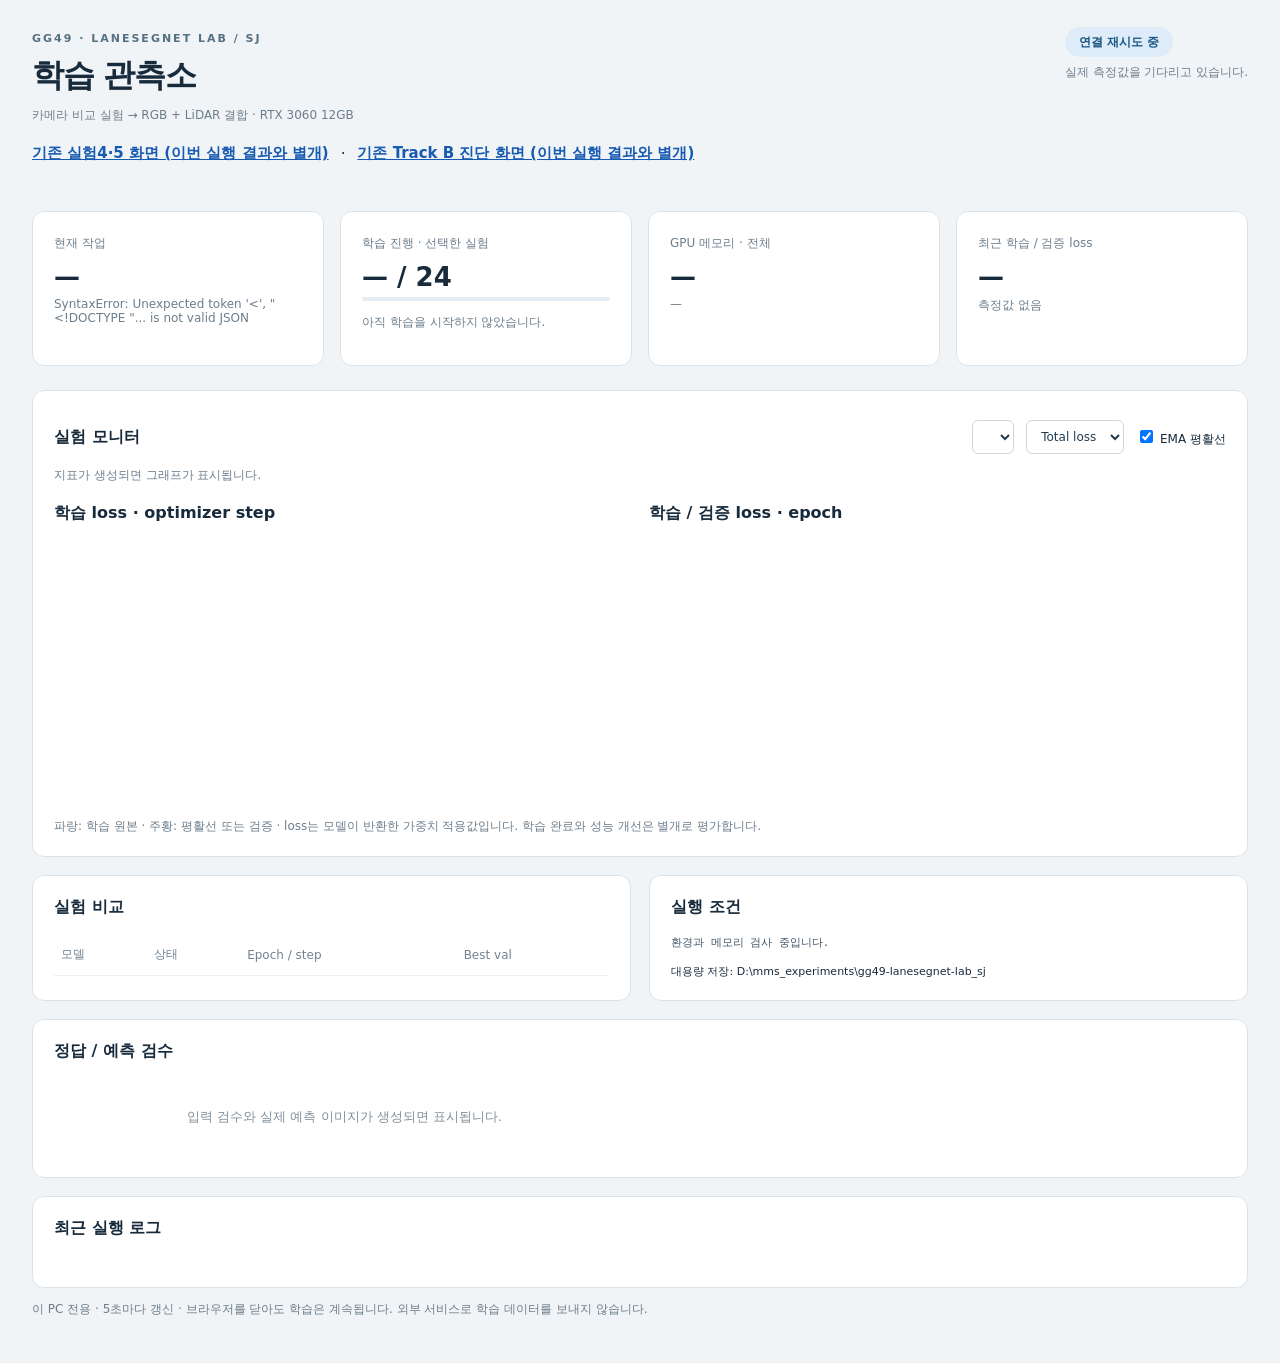
==== dashboard/index.html @ 8185bdbb "Add Windows WSL Track B training pipeline and live dashboard" ====
<!doctype html><html lang="ko"><meta charset="utf-8"><meta name="viewport" content="width=device-width,initial-scale=1"><title>GG49 · 학습 관측소</title><style>
:root{font-family:system-ui,"Malgun Gothic",sans-serif;color:#182b3c;background:#f1f4f6;font-size:15px}*{box-sizing:border-box}body{margin:0}main{max-width:1420px;margin:auto;padding:32px}header{display:flex;justify-content:space-between;gap:20px;align-items:start}h1{font-size:32px;letter-spacing:-1.3px;margin:9px 0}h2{font-size:16px;margin:0 0 16px}p{line-height:1.6}.eyebrow{letter-spacing:2px;font-size:11px;color:#557083;font-weight:700}.muted{color:#6c7e8c;font-size:12px}.pill{border-radius:30px;padding:8px 14px;background:#deebf8;color:#185582;font-size:12px;font-weight:700}.grid{display:grid;grid-template-columns:repeat(4,1fr);gap:16px;margin:24px 0}.card,.panel{background:#fff;border:1px solid #dce3e8;border-radius:12px;padding:21px}.card span{font-size:12px;color:#6c7e8c}.value{font-size:26px;font-weight:650;margin:10px 0 5px}.columns{display:grid;grid-template-columns:1fr 1fr;gap:18px;margin:18px 0}.panel.wide{margin-top:18px}.stages{display:flex;gap:8px;flex-wrap:wrap;margin:24px 0}.stage{padding:7px 11px;border:1px solid #d9e2e9;border-radius:6px;font-size:12px;background:white}.stage.done{background:#e9f6ee;color:#247448}.stage.active{background:#e4effe;color:#175ab1;border-color:#8cb4e9}.error{color:#b03f30}svg{width:100%;height:260px;display:block}select,button{border:1px solid #cbd6df;border-radius:6px;padding:8px 10px;background:white;color:#243c50;font:inherit;font-size:12px}label{font-size:12px}pre{font:11px/1.65 ui-monospace,monospace;max-height:270px;overflow:auto;color:#415567;white-space:pre-wrap}table{width:100%;border-collapse:collapse;font-size:12px}th,td{text-align:left;border-bottom:1px solid #edf0f3;padding:12px 7px}th{color:#718290;font-weight:500}.preview{display:grid;grid-template-columns:1fr 1fr;gap:10px}.preview img{max-width:100%;border:1px solid #dce3e8;border-radius:6px}.empty{color:#81909b;font-size:13px;padding:30px 15px;text-align:center}.tools{display:flex;gap:12px;align-items:center;flex-wrap:wrap;margin:8px 0}.bar{height:4px;background:#e6edf2;border-radius:3px;overflow:hidden}.bar i{height:100%;background:#2879c8;display:block;transition:width 1s}.storage{font-size:11px;word-break:break-all}@media(max-width:800px){main{padding:16px}.grid{grid-template-columns:1fr 1fr}.columns{grid-template-columns:1fr}header{display:block}.preview{grid-template-columns:1fr}}
</style><main><header><div><div class="eyebrow">GG49 · LANESEGNET LAB / SJ</div><h1>학습 관측소</h1><div class="muted">카메라 비교 실험 → RGB + LiDAR 결합 · RTX 3060 12GB</div></div><div><span class="pill" id="state">연결 중</span><p class="muted" id="updated">실제 측정값을 기다리고 있습니다.</p></div></header><div class="tools" style="margin-top:20px"><a href="/experiments" style="font-weight:700;color:#175ab1">기존 실험4·5 화면 (이번 실행 결과와 별개)</a> · <a href="/diagnostics" style="font-weight:700;color:#175ab1">기존 Track B 진단 화면 (이번 실행 결과와 별개)</a></div><div class="stages" id="stages"></div><div class="grid"><div class="card"><span>현재 작업</span><div class="value" id="phase">—</div><div class="muted" id="message"></div></div><div class="card"><span>학습 진행 · 선택한 실험</span><div class="value" id="epoch">— / 24</div><div class="bar"><i id="progress" style="width:0"></i></div><p class="muted" id="step">아직 학습을 시작하지 않았습니다.</p></div><div class="card"><span>GPU 메모리 · 전체</span><div class="value" id="memory">—</div><div class="muted" id="gpu">—</div></div><div class="card"><span>최근 학습 / 검증 loss</span><div class="value" id="loss">—</div><div class="muted" id="val">측정값 없음</div></div></div><div class="panel"><div class="tools"><h2 style="margin:0;flex:1">실험 모니터</h2><select id="run"></select><select id="component"><option value="total">Total loss</option></select><label><input type="checkbox" id="smooth" checked> EMA 평활선</label></div><p class="muted" id="runinfo">지표가 생성되면 그래프가 표시됩니다.</p><div class="columns"><div><h2>학습 loss · optimizer step</h2><svg id="train" viewBox="0 0 600 260"></svg></div><div><h2>학습 / 검증 loss · epoch</h2><svg id="validation" viewBox="0 0 600 260"></svg></div></div><div class="muted">파랑: 학습 원본 · 주황: 평활선 또는 검증 · loss는 모델이 반환한 가중치 적용값입니다. 학습 완료와 성능 개선은 별개로 평가합니다.</div></div><div class="columns"><div class="panel"><h2>실험 비교</h2><table><thead><tr><th>모델</th><th>상태</th><th>Epoch / step</th><th>Best val</th></tr></thead><tbody id="runs"></tbody></table></div><div class="panel"><h2>실행 조건</h2><pre id="settings">환경과 메모리 검사 중입니다.</pre><div class="storage">대용량 저장: D:\mms_experiments\gg49-lanesegnet-lab_sj</div></div></div><div class="panel wide"><h2>정답 / 예측 검수</h2><div class="preview" id="preview"><div class="empty">입력 검수와 실제 예측 이미지가 생성되면 표시됩니다.</div></div></div><div class="panel wide"><h2>최근 실행 로그</h2><pre id="logs"></pre></div><div class="panel wide" id="completion" hidden><h2>최종 비교 결과</h2><p><a href="/files/reports/LOCAL_TRAINING_RESULTS.md">완료 보고서</a> · <a href="/files/reports/experiment-comparison.json">정량 결과 JSON</a></p><img id="comparison-img" style="max-width:100%" alt="두 모델의 실제 held-out 평가 비교"></div><p class="muted">이 PC 전용 · 5초마다 갱신 · 브라우저를 닫아도 학습은 계속됩니다. 외부 서비스로 학습 데이터를 보내지 않습니다.</p></main><script>
const $=x=>document.getElementById(x), stages=[['environment','환경'],['data','데이터'],['gt','최종 정답'],['qa','투영 검수'],['model','모델 연결'],['tune','메모리 검사'],['pilot','짧은 학습'],['camera','영상 모델 학습'],['fusion','결합 모델 학습'],['export','SHP 변환·검증'],['evaluation','결과 비교'],['done','완료']];let allRuns=[],data=[],selected='',following=true;
const stateName=x=>({running:'실행 중',validating:'검증 중',completed:'완료',failed:'실패',interrupted:'중단'}[x]??x);
function chart(id,series){let s=$(id),valid=series.filter(a=>a.pts.length);s.replaceChildren();if(!valid.length){s.innerHTML='<text x="300" y="125" text-anchor="middle" fill="#8394a0" font-size="13">아직 측정값이 없습니다</text>';return}let points=valid.flatMap(a=>a.pts),xs=points.map(a=>a[0]),ys=points.map(a=>a[1]),xmin=Math.min(...xs),xmax=Math.max(...xs),ymin=Math.min(...ys),ymax=Math.max(...ys);if(xmin===xmax)xmax++;if(ymin===ymax)ymax=ymin+1;let pad=(ymax-ymin)*.08;ymax+=pad;ymin=ymin>=0?Math.max(0,ymin-pad):ymin-pad;const X=x=>52+(x-xmin)/(xmax-xmin)*530,Y=y=>226-(y-ymin)/(ymax-ymin)*205;for(let i=0;i<5;i++){let y=ymin+(ymax-ymin)*i/4;s.innerHTML+=`<line x1="52" x2="582" y1="${Y(y)}" y2="${Y(y)}" stroke="#e9eef2"/><text x="45" y="${Y(y)+4}" text-anchor="end" fill="#8797a4" font-size="10">${y.toFixed(2)}</text>`}s.innerHTML+=`<text x="52" y="250" fill="#8797a4" font-size="10">${xmin.toFixed(0)}</text><text x="582" y="250" text-anchor="end" fill="#8797a4" font-size="10">${xmax.toFixed(0)}</text>`;for(const a of valid){let poly=a.pts.map(p=>`${X(p[0])},${Y(p[1])}`).join(' ');s.innerHTML+=`<polyline points="${poly}" fill="none" stroke="${a.color}" stroke-width="1.6"/>`;if(a.pts.length<30)for(const p of a.pts)s.innerHTML+=`<circle cx="${X(p[0])}" cy="${Y(p[1])}" r="2" fill="${a.color}"/>`}}
function plots(){let key=$('component').value,get=r=>key==='total'?r.total:r.losses?.[key],steps=data.filter(r=>r.kind==='step'&&Number.isFinite(get(r))),epochs=data.filter(r=>r.kind==='epoch'),series=[{color:'#377ec0',pts:steps.map(r=>[r.step,get(r)])}];if($('smooth').checked){let e;series.push({color:'#d98923',pts:steps.map(r=>{e=e===undefined?get(r):.9*e+.1*get(r);return[r.step,e]})})}chart('train',series);chart('validation',[{color:'#377ec0',pts:epochs.filter(r=>Number.isFinite(key==='total'?r.train_total:r.train_losses?.[key])).map(r=>[r.epoch,key==='total'?r.train_total:r.train_losses[key]])},{color:'#d98923',pts:epochs.filter(r=>Number.isFinite(key==='total'?r.val_total:r.val_losses?.[key])).map(r=>[r.epoch,key==='total'?r.val_total:r.val_losses[key]])}]);let run=allRuns.find(r=>r.id===selected),last=steps.at(-1),ep=epochs.at(-1);$('epoch').textContent=run?.kind==='pilot'?`${run?.step??0} / 100 steps`:`${run?.epoch??0} / ${run?.settings?.epochs??24}`;$('progress').style.width=`${run?.kind==='pilot'?(run?.step??0):((run?.epoch??0)/(run?.settings?.epochs||24)*100)}%`;$('step').textContent=last?`step ${last.step} · ${(last.seconds??0).toFixed(1)} 초/step`:'지표 대기 중';$('loss').textContent=last?last.total.toFixed(4):'—';$('val').textContent=ep?`검증 ${ep.val_total.toFixed(4)} · epoch ${ep.epoch} · best epoch ${run?.best_epoch??'—'} (${Number.isFinite(run?.best_val)?run.best_val.toFixed(4):'—'})`:'검증값 없음';let eta='';if(run?.kind==='training'&&['running','validating'].includes(run?.status)&&steps.length>=5){let left=Math.max(0,Math.ceil((run.settings?.train_frames??0)/4)*(run.settings?.epochs??24)-(run.step??0));let secs=steps.slice(-20).reduce((s,r)=>s+(r.seconds??0),0)/Math.min(20,steps.length)*left;if(epochs.length){let ep=epochs.at(-1);let wall=ep.time&&run.started_at?Math.max(0,(Date.parse(ep.time)-Date.parse(run.started_at))/1000):ep.seconds;secs=wall/ep.epoch*Math.max(0,(run.settings?.epochs??24)-ep.epoch)}eta=' · 예상 '+Math.floor(secs/3600)+'시간 '+Math.ceil(secs%3600/60)+'분 남음'}$('runinfo').textContent=run?`${run.id} · ${stateName(run.status)} · ${run.modality??''}${eta}`:'지표 대기 중';$('settings').textContent=JSON.stringify({...run?.settings,run_note:run?.stop_reason??run?.error??null,current_learning_rate:last?.lr??null,elapsed_since_start_seconds:run?.started_at?Math.max(0,((run.completed_at?Date.parse(run.completed_at):(['interrupted','failed'].includes(run.status)?Date.parse(run.time??run.updated_at):Date.now()))-Date.parse(run.started_at))/1000):null},null,2);let downloads=document.getElementById('local-downloads');if(!downloads){downloads=document.createElement('div');downloads.id='local-downloads';$('settings').after(downloads)}downloads.replaceChildren();if(run?.exports?.zip){let a=document.createElement('a');a.href='/files/'+run.exports.zip;a.textContent='QGIS SHP ZIP 다운로드';downloads.append(a)}let pics=run?.previews??[];if(pics.length){$('preview').replaceChildren();for(const p of pics){let img=document.createElement('img');img.src='/files/'+p+'?t='+Date.now();let caption=p.includes('qgis-export')?`Best epoch ${run?.best_epoch??'—'} · ${run?.settings?.epochs===1?'validation 시연':'별도 test'} 추론 및 지도 좌표 결과`:p.endsWith('loss.png')?'학습 / validation loss 곡선':'학습 과정의 최근 epoch 예측 (best 추론 결과와 구분)';img.alt=caption;let figure=document.createElement('figure');figure.style.margin='0';let label=document.createElement('figcaption');label.textContent=caption;label.className='muted';figure.append(img,label);$('preview').append(figure)}}}
async function refresh(){try{let [status,runs]=await Promise.all([fetch('/api/status').then(r=>r.json()),fetch('/api/runs').then(r=>r.json())]);allRuns=runs;$('state').textContent=status.status==='completed'?(status.phase==='done'?'전체 완료':'단계 완료'):(stateName(status.status)??'준비 중');$('state').className='pill '+(['failed','blocked'].includes(status.status)?'error':'');$('phase').textContent=stages.find(s=>s[0]===status.phase)?.[1]??status.phase??'준비';$('message').textContent=status.message??'';$('updated').textContent='최근 기록 '+(status.updated_at?new Date(status.updated_at).toLocaleString('ko-KR',{timeZone:'Asia/Seoul'}):'—');$('stages').replaceChildren();for(const [id,name]of stages){let d=document.createElement('span');d.className='stage '+(status.phase===id?'active':(['camera','fusion'].includes(id)?runs.some(r=>r.modality===id&&r.settings?.epochs===24&&r.status==='completed'):id==='evaluation'?Boolean(status.comparison):(status.completed_phases??[]).includes(id))?'done':'');d.textContent=name;$('stages').append(d)}if(status.gpu){$('memory').textContent=(status.gpu.used_mib/1024).toFixed(1)+' / '+(status.gpu.total_mib/1024).toFixed(0)+' GB';$('gpu').textContent=status.gpu.name+' · 사용률 '+status.gpu.utilization+'%'}$('logs').textContent=(status.log_tail??[]).join('\n');$('run').replaceChildren();for(const r of runs){let o=document.createElement('option');o.value=r.id;o.textContent=r.id;$('run').append(o)}if(following||!runs.some(r=>r.id===selected))selected=status.current_run??runs.at(-1)?.id??'';$('run').value=selected;$('runs').replaceChildren();for(const r of runs){let tr=document.createElement('tr');for(const v of [r.id,stateName(r.status),r.kind==='pilot'?`${r.step??0}/100 step`:(r.epoch??0),Number.isFinite(r.best_val)?r.best_val.toFixed(4):'—']){let td=document.createElement('td');td.textContent=v;tr.append(td)}$('runs').append(tr)}data=selected?await fetch('/api/runs/'+selected+'/metrics').then(r=>r.json()):[];let key=$('component').value,keys=[...new Set(data.flatMap(r=>Object.keys(r.losses??r.train_losses??{})))].sort();$('component').replaceChildren();for(const k of ['total',...keys]){let o=document.createElement('option');o.value=k;o.textContent=k==='total'?'Total loss':k;$('component').append(o)}$('component').value=['total',...keys].includes(key)?key:'total';plots();if(status.phase==='done'&&status.status==='completed'){$('completion').hidden=false;$('comparison-img').src='/files/reports/comparison.png';let shared=document.getElementById('shared-zip');if(status.share_zip&&!shared){shared=document.createElement('a');shared.id='shared-zip';shared.href='/files/'+status.share_zip;shared.textContent='두 모델 QGIS SHP 공유 ZIP 다운로드';$('completion').append(shared)}}}catch(e){$('state').textContent='연결 재시도 중';$('message').textContent=String(e)}}$('run').onchange=()=>{selected=$('run').value;following=false;refresh()};$('component').onchange=plots;$('smooth').onchange=plots;refresh();setInterval(refresh,5000);
</script></html>
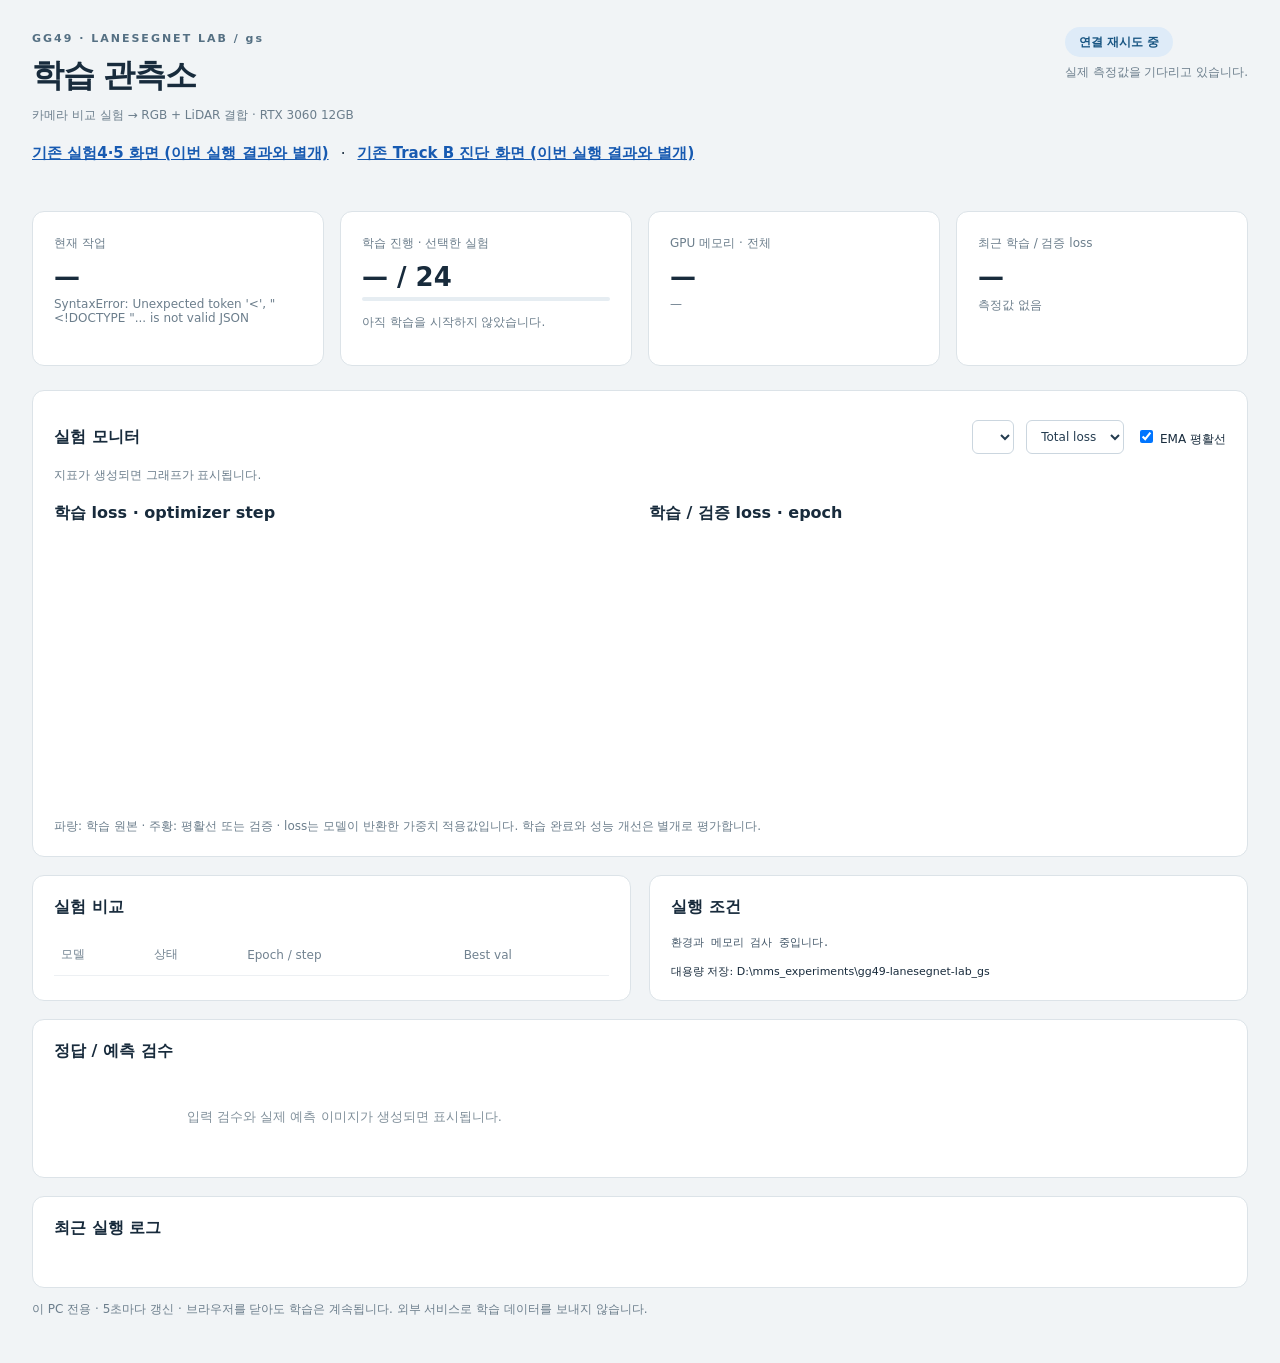
==== commit 1ebf7f9d: "push" ====
--- a/dashboard/index.html
+++ b/dashboard/index.html
@@ -1,9 +1,714 @@
-<!doctype html><html lang="ko"><meta charset="utf-8"><meta name="viewport" content="width=device-width,initial-scale=1"><title>GG49 · 학습 관측소</title><style>
-:root{font-family:system-ui,"Malgun Gothic",sans-serif;color:#182b3c;background:#f1f4f6;font-size:15px}*{box-sizing:border-box}body{margin:0}main{max-width:1420px;margin:auto;padding:32px}header{display:flex;justify-content:space-between;gap:20px;align-items:start}h1{font-size:32px;letter-spacing:-1.3px;margin:9px 0}h2{font-size:16px;margin:0 0 16px}p{line-height:1.6}.eyebrow{letter-spacing:2px;font-size:11px;color:#557083;font-weight:700}.muted{color:#6c7e8c;font-size:12px}.pill{border-radius:30px;padding:8px 14px;background:#deebf8;color:#185582;font-size:12px;font-weight:700}.grid{display:grid;grid-template-columns:repeat(4,1fr);gap:16px;margin:24px 0}.card,.panel{background:#fff;border:1px solid #dce3e8;border-radius:12px;padding:21px}.card span{font-size:12px;color:#6c7e8c}.value{font-size:26px;font-weight:650;margin:10px 0 5px}.columns{display:grid;grid-template-columns:1fr 1fr;gap:18px;margin:18px 0}.panel.wide{margin-top:18px}.stages{display:flex;gap:8px;flex-wrap:wrap;margin:24px 0}.stage{padding:7px 11px;border:1px solid #d9e2e9;border-radius:6px;font-size:12px;background:white}.stage.done{background:#e9f6ee;color:#247448}.stage.active{background:#e4effe;color:#175ab1;border-color:#8cb4e9}.error{color:#b03f30}svg{width:100%;height:260px;display:block}select,button{border:1px solid #cbd6df;border-radius:6px;padding:8px 10px;background:white;color:#243c50;font:inherit;font-size:12px}label{font-size:12px}pre{font:11px/1.65 ui-monospace,monospace;max-height:270px;overflow:auto;color:#415567;white-space:pre-wrap}table{width:100%;border-collapse:collapse;font-size:12px}th,td{text-align:left;border-bottom:1px solid #edf0f3;padding:12px 7px}th{color:#718290;font-weight:500}.preview{display:grid;grid-template-columns:1fr 1fr;gap:10px}.preview img{max-width:100%;border:1px solid #dce3e8;border-radius:6px}.empty{color:#81909b;font-size:13px;padding:30px 15px;text-align:center}.tools{display:flex;gap:12px;align-items:center;flex-wrap:wrap;margin:8px 0}.bar{height:4px;background:#e6edf2;border-radius:3px;overflow:hidden}.bar i{height:100%;background:#2879c8;display:block;transition:width 1s}.storage{font-size:11px;word-break:break-all}@media(max-width:800px){main{padding:16px}.grid{grid-template-columns:1fr 1fr}.columns{grid-template-columns:1fr}header{display:block}.preview{grid-template-columns:1fr}}
-</style><main><header><div><div class="eyebrow">GG49 · LANESEGNET LAB / SJ</div><h1>학습 관측소</h1><div class="muted">카메라 비교 실험 → RGB + LiDAR 결합 · RTX 3060 12GB</div></div><div><span class="pill" id="state">연결 중</span><p class="muted" id="updated">실제 측정값을 기다리고 있습니다.</p></div></header><div class="tools" style="margin-top:20px"><a href="/experiments" style="font-weight:700;color:#175ab1">기존 실험4·5 화면 (이번 실행 결과와 별개)</a> · <a href="/diagnostics" style="font-weight:700;color:#175ab1">기존 Track B 진단 화면 (이번 실행 결과와 별개)</a></div><div class="stages" id="stages"></div><div class="grid"><div class="card"><span>현재 작업</span><div class="value" id="phase">—</div><div class="muted" id="message"></div></div><div class="card"><span>학습 진행 · 선택한 실험</span><div class="value" id="epoch">— / 24</div><div class="bar"><i id="progress" style="width:0"></i></div><p class="muted" id="step">아직 학습을 시작하지 않았습니다.</p></div><div class="card"><span>GPU 메모리 · 전체</span><div class="value" id="memory">—</div><div class="muted" id="gpu">—</div></div><div class="card"><span>최근 학습 / 검증 loss</span><div class="value" id="loss">—</div><div class="muted" id="val">측정값 없음</div></div></div><div class="panel"><div class="tools"><h2 style="margin:0;flex:1">실험 모니터</h2><select id="run"></select><select id="component"><option value="total">Total loss</option></select><label><input type="checkbox" id="smooth" checked> EMA 평활선</label></div><p class="muted" id="runinfo">지표가 생성되면 그래프가 표시됩니다.</p><div class="columns"><div><h2>학습 loss · optimizer step</h2><svg id="train" viewBox="0 0 600 260"></svg></div><div><h2>학습 / 검증 loss · epoch</h2><svg id="validation" viewBox="0 0 600 260"></svg></div></div><div class="muted">파랑: 학습 원본 · 주황: 평활선 또는 검증 · loss는 모델이 반환한 가중치 적용값입니다. 학습 완료와 성능 개선은 별개로 평가합니다.</div></div><div class="columns"><div class="panel"><h2>실험 비교</h2><table><thead><tr><th>모델</th><th>상태</th><th>Epoch / step</th><th>Best val</th></tr></thead><tbody id="runs"></tbody></table></div><div class="panel"><h2>실행 조건</h2><pre id="settings">환경과 메모리 검사 중입니다.</pre><div class="storage">대용량 저장: D:\mms_experiments\gg49-lanesegnet-lab_sj</div></div></div><div class="panel wide"><h2>정답 / 예측 검수</h2><div class="preview" id="preview"><div class="empty">입력 검수와 실제 예측 이미지가 생성되면 표시됩니다.</div></div></div><div class="panel wide"><h2>최근 실행 로그</h2><pre id="logs"></pre></div><div class="panel wide" id="completion" hidden><h2>최종 비교 결과</h2><p><a href="/files/reports/LOCAL_TRAINING_RESULTS.md">완료 보고서</a> · <a href="/files/reports/experiment-comparison.json">정량 결과 JSON</a></p><img id="comparison-img" style="max-width:100%" alt="두 모델의 실제 held-out 평가 비교"></div><p class="muted">이 PC 전용 · 5초마다 갱신 · 브라우저를 닫아도 학습은 계속됩니다. 외부 서비스로 학습 데이터를 보내지 않습니다.</p></main><script>
-const $=x=>document.getElementById(x), stages=[['environment','환경'],['data','데이터'],['gt','최종 정답'],['qa','투영 검수'],['model','모델 연결'],['tune','메모리 검사'],['pilot','짧은 학습'],['camera','영상 모델 학습'],['fusion','결합 모델 학습'],['export','SHP 변환·검증'],['evaluation','결과 비교'],['done','완료']];let allRuns=[],data=[],selected='',following=true;
-const stateName=x=>({running:'실행 중',validating:'검증 중',completed:'완료',failed:'실패',interrupted:'중단'}[x]??x);
-function chart(id,series){let s=$(id),valid=series.filter(a=>a.pts.length);s.replaceChildren();if(!valid.length){s.innerHTML='<text x="300" y="125" text-anchor="middle" fill="#8394a0" font-size="13">아직 측정값이 없습니다</text>';return}let points=valid.flatMap(a=>a.pts),xs=points.map(a=>a[0]),ys=points.map(a=>a[1]),xmin=Math.min(...xs),xmax=Math.max(...xs),ymin=Math.min(...ys),ymax=Math.max(...ys);if(xmin===xmax)xmax++;if(ymin===ymax)ymax=ymin+1;let pad=(ymax-ymin)*.08;ymax+=pad;ymin=ymin>=0?Math.max(0,ymin-pad):ymin-pad;const X=x=>52+(x-xmin)/(xmax-xmin)*530,Y=y=>226-(y-ymin)/(ymax-ymin)*205;for(let i=0;i<5;i++){let y=ymin+(ymax-ymin)*i/4;s.innerHTML+=`<line x1="52" x2="582" y1="${Y(y)}" y2="${Y(y)}" stroke="#e9eef2"/><text x="45" y="${Y(y)+4}" text-anchor="end" fill="#8797a4" font-size="10">${y.toFixed(2)}</text>`}s.innerHTML+=`<text x="52" y="250" fill="#8797a4" font-size="10">${xmin.toFixed(0)}</text><text x="582" y="250" text-anchor="end" fill="#8797a4" font-size="10">${xmax.toFixed(0)}</text>`;for(const a of valid){let poly=a.pts.map(p=>`${X(p[0])},${Y(p[1])}`).join(' ');s.innerHTML+=`<polyline points="${poly}" fill="none" stroke="${a.color}" stroke-width="1.6"/>`;if(a.pts.length<30)for(const p of a.pts)s.innerHTML+=`<circle cx="${X(p[0])}" cy="${Y(p[1])}" r="2" fill="${a.color}"/>`}}
-function plots(){let key=$('component').value,get=r=>key==='total'?r.total:r.losses?.[key],steps=data.filter(r=>r.kind==='step'&&Number.isFinite(get(r))),epochs=data.filter(r=>r.kind==='epoch'),series=[{color:'#377ec0',pts:steps.map(r=>[r.step,get(r)])}];if($('smooth').checked){let e;series.push({color:'#d98923',pts:steps.map(r=>{e=e===undefined?get(r):.9*e+.1*get(r);return[r.step,e]})})}chart('train',series);chart('validation',[{color:'#377ec0',pts:epochs.filter(r=>Number.isFinite(key==='total'?r.train_total:r.train_losses?.[key])).map(r=>[r.epoch,key==='total'?r.train_total:r.train_losses[key]])},{color:'#d98923',pts:epochs.filter(r=>Number.isFinite(key==='total'?r.val_total:r.val_losses?.[key])).map(r=>[r.epoch,key==='total'?r.val_total:r.val_losses[key]])}]);let run=allRuns.find(r=>r.id===selected),last=steps.at(-1),ep=epochs.at(-1);$('epoch').textContent=run?.kind==='pilot'?`${run?.step??0} / 100 steps`:`${run?.epoch??0} / ${run?.settings?.epochs??24}`;$('progress').style.width=`${run?.kind==='pilot'?(run?.step??0):((run?.epoch??0)/(run?.settings?.epochs||24)*100)}%`;$('step').textContent=last?`step ${last.step} · ${(last.seconds??0).toFixed(1)} 초/step`:'지표 대기 중';$('loss').textContent=last?last.total.toFixed(4):'—';$('val').textContent=ep?`검증 ${ep.val_total.toFixed(4)} · epoch ${ep.epoch} · best epoch ${run?.best_epoch??'—'} (${Number.isFinite(run?.best_val)?run.best_val.toFixed(4):'—'})`:'검증값 없음';let eta='';if(run?.kind==='training'&&['running','validating'].includes(run?.status)&&steps.length>=5){let left=Math.max(0,Math.ceil((run.settings?.train_frames??0)/4)*(run.settings?.epochs??24)-(run.step??0));let secs=steps.slice(-20).reduce((s,r)=>s+(r.seconds??0),0)/Math.min(20,steps.length)*left;if(epochs.length){let ep=epochs.at(-1);let wall=ep.time&&run.started_at?Math.max(0,(Date.parse(ep.time)-Date.parse(run.started_at))/1000):ep.seconds;secs=wall/ep.epoch*Math.max(0,(run.settings?.epochs??24)-ep.epoch)}eta=' · 예상 '+Math.floor(secs/3600)+'시간 '+Math.ceil(secs%3600/60)+'분 남음'}$('runinfo').textContent=run?`${run.id} · ${stateName(run.status)} · ${run.modality??''}${eta}`:'지표 대기 중';$('settings').textContent=JSON.stringify({...run?.settings,run_note:run?.stop_reason??run?.error??null,current_learning_rate:last?.lr??null,elapsed_since_start_seconds:run?.started_at?Math.max(0,((run.completed_at?Date.parse(run.completed_at):(['interrupted','failed'].includes(run.status)?Date.parse(run.time??run.updated_at):Date.now()))-Date.parse(run.started_at))/1000):null},null,2);let downloads=document.getElementById('local-downloads');if(!downloads){downloads=document.createElement('div');downloads.id='local-downloads';$('settings').after(downloads)}downloads.replaceChildren();if(run?.exports?.zip){let a=document.createElement('a');a.href='/files/'+run.exports.zip;a.textContent='QGIS SHP ZIP 다운로드';downloads.append(a)}let pics=run?.previews??[];if(pics.length){$('preview').replaceChildren();for(const p of pics){let img=document.createElement('img');img.src='/files/'+p+'?t='+Date.now();let caption=p.includes('qgis-export')?`Best epoch ${run?.best_epoch??'—'} · ${run?.settings?.epochs===1?'validation 시연':'별도 test'} 추론 및 지도 좌표 결과`:p.endsWith('loss.png')?'학습 / validation loss 곡선':'학습 과정의 최근 epoch 예측 (best 추론 결과와 구분)';img.alt=caption;let figure=document.createElement('figure');figure.style.margin='0';let label=document.createElement('figcaption');label.textContent=caption;label.className='muted';figure.append(img,label);$('preview').append(figure)}}}
-async function refresh(){try{let [status,runs]=await Promise.all([fetch('/api/status').then(r=>r.json()),fetch('/api/runs').then(r=>r.json())]);allRuns=runs;$('state').textContent=status.status==='completed'?(status.phase==='done'?'전체 완료':'단계 완료'):(stateName(status.status)??'준비 중');$('state').className='pill '+(['failed','blocked'].includes(status.status)?'error':'');$('phase').textContent=stages.find(s=>s[0]===status.phase)?.[1]??status.phase??'준비';$('message').textContent=status.message??'';$('updated').textContent='최근 기록 '+(status.updated_at?new Date(status.updated_at).toLocaleString('ko-KR',{timeZone:'Asia/Seoul'}):'—');$('stages').replaceChildren();for(const [id,name]of stages){let d=document.createElement('span');d.className='stage '+(status.phase===id?'active':(['camera','fusion'].includes(id)?runs.some(r=>r.modality===id&&r.settings?.epochs===24&&r.status==='completed'):id==='evaluation'?Boolean(status.comparison):(status.completed_phases??[]).includes(id))?'done':'');d.textContent=name;$('stages').append(d)}if(status.gpu){$('memory').textContent=(status.gpu.used_mib/1024).toFixed(1)+' / '+(status.gpu.total_mib/1024).toFixed(0)+' GB';$('gpu').textContent=status.gpu.name+' · 사용률 '+status.gpu.utilization+'%'}$('logs').textContent=(status.log_tail??[]).join('\n');$('run').replaceChildren();for(const r of runs){let o=document.createElement('option');o.value=r.id;o.textContent=r.id;$('run').append(o)}if(following||!runs.some(r=>r.id===selected))selected=status.current_run??runs.at(-1)?.id??'';$('run').value=selected;$('runs').replaceChildren();for(const r of runs){let tr=document.createElement('tr');for(const v of [r.id,stateName(r.status),r.kind==='pilot'?`${r.step??0}/100 step`:(r.epoch??0),Number.isFinite(r.best_val)?r.best_val.toFixed(4):'—']){let td=document.createElement('td');td.textContent=v;tr.append(td)}$('runs').append(tr)}data=selected?await fetch('/api/runs/'+selected+'/metrics').then(r=>r.json()):[];let key=$('component').value,keys=[...new Set(data.flatMap(r=>Object.keys(r.losses??r.train_losses??{})))].sort();$('component').replaceChildren();for(const k of ['total',...keys]){let o=document.createElement('option');o.value=k;o.textContent=k==='total'?'Total loss':k;$('component').append(o)}$('component').value=['total',...keys].includes(key)?key:'total';plots();if(status.phase==='done'&&status.status==='completed'){$('completion').hidden=false;$('comparison-img').src='/files/reports/comparison.png';let shared=document.getElementById('shared-zip');if(status.share_zip&&!shared){shared=document.createElement('a');shared.id='shared-zip';shared.href='/files/'+status.share_zip;shared.textContent='두 모델 QGIS SHP 공유 ZIP 다운로드';$('completion').append(shared)}}}catch(e){$('state').textContent='연결 재시도 중';$('message').textContent=String(e)}}$('run').onchange=()=>{selected=$('run').value;following=false;refresh()};$('component').onchange=plots;$('smooth').onchange=plots;refresh();setInterval(refresh,5000);
-</script></html>+<!DOCTYPE html>
+<html lang="ko">
+  <meta charset="utf-8" /><meta
+    name="viewport"
+    content="width=device-width,initial-scale=1"
+  /><title>GG49 · 학습 관측소</title
+  ><style>
+    :root {
+      font-family: system-ui, "Malgun Gothic", sans-serif;
+      color: #182b3c;
+      background: #f1f4f6;
+      font-size: 15px;
+    }
+    * {
+      box-sizing: border-box;
+    }
+    body {
+      margin: 0;
+    }
+    main {
+      max-width: 1420px;
+      margin: auto;
+      padding: 32px;
+    }
+    header {
+      display: flex;
+      justify-content: space-between;
+      gap: 20px;
+      align-items: start;
+    }
+    h1 {
+      font-size: 32px;
+      letter-spacing: -1.3px;
+      margin: 9px 0;
+    }
+    h2 {
+      font-size: 16px;
+      margin: 0 0 16px;
+    }
+    p {
+      line-height: 1.6;
+    }
+    .eyebrow {
+      letter-spacing: 2px;
+      font-size: 11px;
+      color: #557083;
+      font-weight: 700;
+    }
+    .muted {
+      color: #6c7e8c;
+      font-size: 12px;
+    }
+    .pill {
+      border-radius: 30px;
+      padding: 8px 14px;
+      background: #deebf8;
+      color: #185582;
+      font-size: 12px;
+      font-weight: 700;
+    }
+    .grid {
+      display: grid;
+      grid-template-columns: repeat(4, 1fr);
+      gap: 16px;
+      margin: 24px 0;
+    }
+    .card,
+    .panel {
+      background: #fff;
+      border: 1px solid #dce3e8;
+      border-radius: 12px;
+      padding: 21px;
+    }
+    .card span {
+      font-size: 12px;
+      color: #6c7e8c;
+    }
+    .value {
+      font-size: 26px;
+      font-weight: 650;
+      margin: 10px 0 5px;
+    }
+    .columns {
+      display: grid;
+      grid-template-columns: 1fr 1fr;
+      gap: 18px;
+      margin: 18px 0;
+    }
+    .panel.wide {
+      margin-top: 18px;
+    }
+    .stages {
+      display: flex;
+      gap: 8px;
+      flex-wrap: wrap;
+      margin: 24px 0;
+    }
+    .stage {
+      padding: 7px 11px;
+      border: 1px solid #d9e2e9;
+      border-radius: 6px;
+      font-size: 12px;
+      background: white;
+    }
+    .stage.done {
+      background: #e9f6ee;
+      color: #247448;
+    }
+    .stage.active {
+      background: #e4effe;
+      color: #175ab1;
+      border-color: #8cb4e9;
+    }
+    .error {
+      color: #b03f30;
+    }
+    svg {
+      width: 100%;
+      height: 260px;
+      display: block;
+    }
+    select,
+    button {
+      border: 1px solid #cbd6df;
+      border-radius: 6px;
+      padding: 8px 10px;
+      background: white;
+      color: #243c50;
+      font: inherit;
+      font-size: 12px;
+    }
+    label {
+      font-size: 12px;
+    }
+    pre {
+      font: 11px/1.65 ui-monospace, monospace;
+      max-height: 270px;
+      overflow: auto;
+      color: #415567;
+      white-space: pre-wrap;
+    }
+    table {
+      width: 100%;
+      border-collapse: collapse;
+      font-size: 12px;
+    }
+    th,
+    td {
+      text-align: left;
+      border-bottom: 1px solid #edf0f3;
+      padding: 12px 7px;
+    }
+    th {
+      color: #718290;
+      font-weight: 500;
+    }
+    .preview {
+      display: grid;
+      grid-template-columns: 1fr 1fr;
+      gap: 10px;
+    }
+    .preview img {
+      max-width: 100%;
+      border: 1px solid #dce3e8;
+      border-radius: 6px;
+    }
+    .empty {
+      color: #81909b;
+      font-size: 13px;
+      padding: 30px 15px;
+      text-align: center;
+    }
+    .tools {
+      display: flex;
+      gap: 12px;
+      align-items: center;
+      flex-wrap: wrap;
+      margin: 8px 0;
+    }
+    .bar {
+      height: 4px;
+      background: #e6edf2;
+      border-radius: 3px;
+      overflow: hidden;
+    }
+    .bar i {
+      height: 100%;
+      background: #2879c8;
+      display: block;
+      transition: width 1s;
+    }
+    .storage {
+      font-size: 11px;
+      word-break: break-all;
+    }
+    @media (max-width: 800px) {
+      main {
+        padding: 16px;
+      }
+      .grid {
+        grid-template-columns: 1fr 1fr;
+      }
+      .columns {
+        grid-template-columns: 1fr;
+      }
+      header {
+        display: block;
+      }
+      .preview {
+        grid-template-columns: 1fr;
+      }
+    }
+  </style>
+  <main>
+    <header>
+      <div>
+        <div class="eyebrow">GG49 · LANESEGNET LAB / gs</div>
+        <h1>학습 관측소</h1>
+        <div class="muted">
+          카메라 비교 실험 → RGB + LiDAR 결합 · RTX 3060 12GB
+        </div>
+      </div>
+      <div>
+        <span class="pill" id="state">연결 중</span>
+        <p class="muted" id="updated">실제 측정값을 기다리고 있습니다.</p>
+      </div>
+    </header>
+    <div class="tools" style="margin-top: 20px">
+      <a href="/experiments" style="font-weight: 700; color: #175ab1"
+        >기존 실험4·5 화면 (이번 실행 결과와 별개)</a
+      >
+      ·
+      <a href="/diagnostics" style="font-weight: 700; color: #175ab1"
+        >기존 Track B 진단 화면 (이번 실행 결과와 별개)</a
+      >
+    </div>
+    <div class="stages" id="stages"></div>
+    <div class="grid">
+      <div class="card">
+        <span>현재 작업</span>
+        <div class="value" id="phase">—</div>
+        <div class="muted" id="message"></div>
+      </div>
+      <div class="card">
+        <span>학습 진행 · 선택한 실험</span>
+        <div class="value" id="epoch">— / 24</div>
+        <div class="bar"><i id="progress" style="width: 0"></i></div>
+        <p class="muted" id="step">아직 학습을 시작하지 않았습니다.</p>
+      </div>
+      <div class="card">
+        <span>GPU 메모리 · 전체</span>
+        <div class="value" id="memory">—</div>
+        <div class="muted" id="gpu">—</div>
+      </div>
+      <div class="card">
+        <span>최근 학습 / 검증 loss</span>
+        <div class="value" id="loss">—</div>
+        <div class="muted" id="val">측정값 없음</div>
+      </div>
+    </div>
+    <div class="panel">
+      <div class="tools">
+        <h2 style="margin: 0; flex: 1">실험 모니터</h2>
+        <select id="run"></select
+        ><select id="component">
+          <option value="total">Total loss</option></select
+        ><label><input type="checkbox" id="smooth" checked /> EMA 평활선</label>
+      </div>
+      <p class="muted" id="runinfo">지표가 생성되면 그래프가 표시됩니다.</p>
+      <div class="columns">
+        <div>
+          <h2>학습 loss · optimizer step</h2>
+          <svg id="train" viewBox="0 0 600 260"></svg>
+        </div>
+        <div>
+          <h2>학습 / 검증 loss · epoch</h2>
+          <svg id="validation" viewBox="0 0 600 260"></svg>
+        </div>
+      </div>
+      <div class="muted">
+        파랑: 학습 원본 · 주황: 평활선 또는 검증 · loss는 모델이 반환한 가중치
+        적용값입니다. 학습 완료와 성능 개선은 별개로 평가합니다.
+      </div>
+    </div>
+    <div class="columns">
+      <div class="panel">
+        <h2>실험 비교</h2>
+        <table>
+          <thead>
+            <tr>
+              <th>모델</th>
+              <th>상태</th>
+              <th>Epoch / step</th>
+              <th>Best val</th>
+            </tr>
+          </thead>
+          <tbody id="runs"></tbody>
+        </table>
+      </div>
+      <div class="panel">
+        <h2>실행 조건</h2>
+        <pre id="settings">환경과 메모리 검사 중입니다.</pre>
+        <div class="storage">
+          대용량 저장: D:\mms_experiments\gg49-lanesegnet-lab_gs
+        </div>
+      </div>
+    </div>
+    <div class="panel wide">
+      <h2>정답 / 예측 검수</h2>
+      <div class="preview" id="preview">
+        <div class="empty">
+          입력 검수와 실제 예측 이미지가 생성되면 표시됩니다.
+        </div>
+      </div>
+    </div>
+    <div class="panel wide">
+      <h2>최근 실행 로그</h2>
+      <pre id="logs"></pre>
+    </div>
+    <div class="panel wide" id="completion" hidden>
+      <h2>최종 비교 결과</h2>
+      <p>
+        <a href="/files/reports/LOCAL_TRAINING_RESULTS.md">완료 보고서</a> ·
+        <a href="/files/reports/experiment-comparison.json">정량 결과 JSON</a>
+      </p>
+      <img
+        id="comparison-img"
+        style="max-width: 100%"
+        alt="두 모델의 실제 held-out 평가 비교"
+      />
+    </div>
+    <p class="muted">
+      이 PC 전용 · 5초마다 갱신 · 브라우저를 닫아도 학습은 계속됩니다. 외부
+      서비스로 학습 데이터를 보내지 않습니다.
+    </p>
+  </main>
+  <script>
+    const $ = (x) => document.getElementById(x),
+      stages = [
+        ["environment", "환경"],
+        ["data", "데이터"],
+        ["gt", "최종 정답"],
+        ["qa", "투영 검수"],
+        ["model", "모델 연결"],
+        ["tune", "메모리 검사"],
+        ["pilot", "짧은 학습"],
+        ["camera", "영상 모델 학습"],
+        ["fusion", "결합 모델 학습"],
+        ["export", "SHP 변환·검증"],
+        ["evaluation", "결과 비교"],
+        ["done", "완료"],
+      ];
+    let allRuns = [],
+      data = [],
+      selected = "",
+      following = true;
+    const stateName = (x) =>
+      ({
+        running: "실행 중",
+        validating: "검증 중",
+        completed: "완료",
+        failed: "실패",
+        interrupted: "중단",
+      }[x] ?? x);
+    function chart(id, series) {
+      let s = $(id),
+        valid = series.filter((a) => a.pts.length);
+      s.replaceChildren();
+      if (!valid.length) {
+        s.innerHTML =
+          '<text x="300" y="125" text-anchor="middle" fill="#8394a0" font-size="13">아직 측정값이 없습니다</text>';
+        return;
+      }
+      let points = valid.flatMap((a) => a.pts),
+        xs = points.map((a) => a[0]),
+        ys = points.map((a) => a[1]),
+        xmin = Math.min(...xs),
+        xmax = Math.max(...xs),
+        ymin = Math.min(...ys),
+        ymax = Math.max(...ys);
+      if (xmin === xmax) xmax++;
+      if (ymin === ymax) ymax = ymin + 1;
+      let pad = (ymax - ymin) * 0.08;
+      ymax += pad;
+      ymin = ymin >= 0 ? Math.max(0, ymin - pad) : ymin - pad;
+      const X = (x) => 52 + ((x - xmin) / (xmax - xmin)) * 530,
+        Y = (y) => 226 - ((y - ymin) / (ymax - ymin)) * 205;
+      for (let i = 0; i < 5; i++) {
+        let y = ymin + ((ymax - ymin) * i) / 4;
+        s.innerHTML += `<line x1="52" x2="582" y1="${Y(y)}" y2="${Y(
+          y
+        )}" stroke="#e9eef2"/><text x="45" y="${
+          Y(y) + 4
+        }" text-anchor="end" fill="#8797a4" font-size="10">${y.toFixed(
+          2
+        )}</text>`;
+      }
+      s.innerHTML += `<text x="52" y="250" fill="#8797a4" font-size="10">${xmin.toFixed(
+        0
+      )}</text><text x="582" y="250" text-anchor="end" fill="#8797a4" font-size="10">${xmax.toFixed(
+        0
+      )}</text>`;
+      for (const a of valid) {
+        let poly = a.pts.map((p) => `${X(p[0])},${Y(p[1])}`).join(" ");
+        s.innerHTML += `<polyline points="${poly}" fill="none" stroke="${a.color}" stroke-width="1.6"/>`;
+        if (a.pts.length < 30)
+          for (const p of a.pts)
+            s.innerHTML += `<circle cx="${X(p[0])}" cy="${Y(
+              p[1]
+            )}" r="2" fill="${a.color}"/>`;
+      }
+    }
+    function plots() {
+      let key = $("component").value,
+        get = (r) => (key === "total" ? r.total : r.losses?.[key]),
+        steps = data.filter(
+          (r) => r.kind === "step" && Number.isFinite(get(r))
+        ),
+        epochs = data.filter((r) => r.kind === "epoch"),
+        series = [
+          { color: "#377ec0", pts: steps.map((r) => [r.step, get(r)]) },
+        ];
+      if ($("smooth").checked) {
+        let e;
+        series.push({
+          color: "#d98923",
+          pts: steps.map((r) => {
+            e = e === undefined ? get(r) : 0.9 * e + 0.1 * get(r);
+            return [r.step, e];
+          }),
+        });
+      }
+      chart("train", series);
+      chart("validation", [
+        {
+          color: "#377ec0",
+          pts: epochs
+            .filter((r) =>
+              Number.isFinite(
+                key === "total" ? r.train_total : r.train_losses?.[key]
+              )
+            )
+            .map((r) => [
+              r.epoch,
+              key === "total" ? r.train_total : r.train_losses[key],
+            ]),
+        },
+        {
+          color: "#d98923",
+          pts: epochs
+            .filter((r) =>
+              Number.isFinite(
+                key === "total" ? r.val_total : r.val_losses?.[key]
+              )
+            )
+            .map((r) => [
+              r.epoch,
+              key === "total" ? r.val_total : r.val_losses[key],
+            ]),
+        },
+      ]);
+      let run = allRuns.find((r) => r.id === selected),
+        last = steps.at(-1),
+        ep = epochs.at(-1);
+      $("epoch").textContent =
+        run?.kind === "pilot"
+          ? `${run?.step ?? 0} / 100 steps`
+          : `${run?.epoch ?? 0} / ${run?.settings?.epochs ?? 24}`;
+      $("progress").style.width = `${
+        run?.kind === "pilot"
+          ? run?.step ?? 0
+          : ((run?.epoch ?? 0) / (run?.settings?.epochs || 24)) * 100
+      }%`;
+      $("step").textContent = last
+        ? `step ${last.step} · ${(last.seconds ?? 0).toFixed(1)} 초/step`
+        : "지표 대기 중";
+      $("loss").textContent = last ? last.total.toFixed(4) : "—";
+      $("val").textContent = ep
+        ? `검증 ${ep.val_total.toFixed(4)} · epoch ${ep.epoch} · best epoch ${
+            run?.best_epoch ?? "—"
+          } (${Number.isFinite(run?.best_val) ? run.best_val.toFixed(4) : "—"})`
+        : "검증값 없음";
+      let eta = "";
+      if (
+        run?.kind === "training" &&
+        ["running", "validating"].includes(run?.status) &&
+        steps.length >= 5
+      ) {
+        let left = Math.max(
+          0,
+          Math.ceil((run.settings?.train_frames ?? 0) / 4) *
+            (run.settings?.epochs ?? 24) -
+            (run.step ?? 0)
+        );
+        let secs =
+          (steps.slice(-20).reduce((s, r) => s + (r.seconds ?? 0), 0) /
+            Math.min(20, steps.length)) *
+          left;
+        if (epochs.length) {
+          let ep = epochs.at(-1);
+          let wall =
+            ep.time && run.started_at
+              ? Math.max(
+                  0,
+                  (Date.parse(ep.time) - Date.parse(run.started_at)) / 1000
+                )
+              : ep.seconds;
+          secs =
+            (wall / ep.epoch) *
+            Math.max(0, (run.settings?.epochs ?? 24) - ep.epoch);
+        }
+        eta =
+          " · 예상 " +
+          Math.floor(secs / 3600) +
+          "시간 " +
+          Math.ceil((secs % 3600) / 60) +
+          "분 남음";
+      }
+      $("runinfo").textContent = run
+        ? `${run.id} · ${stateName(run.status)} · ${run.modality ?? ""}${eta}`
+        : "지표 대기 중";
+      $("settings").textContent = JSON.stringify(
+        {
+          ...run?.settings,
+          run_note: run?.stop_reason ?? run?.error ?? null,
+          current_learning_rate: last?.lr ?? null,
+          elapsed_since_start_seconds: run?.started_at
+            ? Math.max(
+                0,
+                ((run.completed_at
+                  ? Date.parse(run.completed_at)
+                  : ["interrupted", "failed"].includes(run.status)
+                  ? Date.parse(run.time ?? run.updated_at)
+                  : Date.now()) -
+                  Date.parse(run.started_at)) /
+                  1000
+              )
+            : null,
+        },
+        null,
+        2
+      );
+      let downloads = document.getElementById("local-downloads");
+      if (!downloads) {
+        downloads = document.createElement("div");
+        downloads.id = "local-downloads";
+        $("settings").after(downloads);
+      }
+      downloads.replaceChildren();
+      if (run?.exports?.zip) {
+        let a = document.createElement("a");
+        a.href = "/files/" + run.exports.zip;
+        a.textContent = "QGIS SHP ZIP 다운로드";
+        downloads.append(a);
+      }
+      let pics = run?.previews ?? [];
+      if (pics.length) {
+        $("preview").replaceChildren();
+        for (const p of pics) {
+          let img = document.createElement("img");
+          img.src = "/files/" + p + "?t=" + Date.now();
+          let caption = p.includes("qgis-export")
+            ? `Best epoch ${run?.best_epoch ?? "—"} · ${
+                run?.settings?.epochs === 1 ? "validation 시연" : "별도 test"
+              } 추론 및 지도 좌표 결과`
+            : p.endsWith("loss.png")
+            ? "학습 / validation loss 곡선"
+            : "학습 과정의 최근 epoch 예측 (best 추론 결과와 구분)";
+          img.alt = caption;
+          let figure = document.createElement("figure");
+          figure.style.margin = "0";
+          let label = document.createElement("figcaption");
+          label.textContent = caption;
+          label.className = "muted";
+          figure.append(img, label);
+          $("preview").append(figure);
+        }
+      }
+    }
+    async function refresh() {
+      try {
+        let [status, runs] = await Promise.all([
+          fetch("/api/status").then((r) => r.json()),
+          fetch("/api/runs").then((r) => r.json()),
+        ]);
+        allRuns = runs;
+        $("state").textContent =
+          status.status === "completed"
+            ? status.phase === "done"
+              ? "전체 완료"
+              : "단계 완료"
+            : stateName(status.status) ?? "준비 중";
+        $("state").className =
+          "pill " +
+          (["failed", "blocked"].includes(status.status) ? "error" : "");
+        $("phase").textContent =
+          stages.find((s) => s[0] === status.phase)?.[1] ??
+          status.phase ??
+          "준비";
+        $("message").textContent = status.message ?? "";
+        $("updated").textContent =
+          "최근 기록 " +
+          (status.updated_at
+            ? new Date(status.updated_at).toLocaleString("ko-KR", {
+                timeZone: "Asia/Seoul",
+              })
+            : "—");
+        $("stages").replaceChildren();
+        for (const [id, name] of stages) {
+          let d = document.createElement("span");
+          d.className =
+            "stage " +
+            (status.phase === id
+              ? "active"
+              : (
+                  ["camera", "fusion"].includes(id)
+                    ? runs.some(
+                        (r) =>
+                          r.modality === id &&
+                          r.settings?.epochs === 24 &&
+                          r.status === "completed"
+                      )
+                    : id === "evaluation"
+                    ? Boolean(status.comparison)
+                    : (status.completed_phases ?? []).includes(id)
+                )
+              ? "done"
+              : "");
+          d.textContent = name;
+          $("stages").append(d);
+        }
+        if (status.gpu) {
+          $("memory").textContent =
+            (status.gpu.used_mib / 1024).toFixed(1) +
+            " / " +
+            (status.gpu.total_mib / 1024).toFixed(0) +
+            " GB";
+          $("gpu").textContent =
+            status.gpu.name + " · 사용률 " + status.gpu.utilization + "%";
+        }
+        $("logs").textContent = (status.log_tail ?? []).join("\n");
+        $("run").replaceChildren();
+        for (const r of runs) {
+          let o = document.createElement("option");
+          o.value = r.id;
+          o.textContent = r.id;
+          $("run").append(o);
+        }
+        if (following || !runs.some((r) => r.id === selected))
+          selected = status.current_run ?? runs.at(-1)?.id ?? "";
+        $("run").value = selected;
+        $("runs").replaceChildren();
+        for (const r of runs) {
+          let tr = document.createElement("tr");
+          for (const v of [
+            r.id,
+            stateName(r.status),
+            r.kind === "pilot" ? `${r.step ?? 0}/100 step` : r.epoch ?? 0,
+            Number.isFinite(r.best_val) ? r.best_val.toFixed(4) : "—",
+          ]) {
+            let td = document.createElement("td");
+            td.textContent = v;
+            tr.append(td);
+          }
+          $("runs").append(tr);
+        }
+        data = selected
+          ? await fetch("/api/runs/" + selected + "/metrics").then((r) =>
+              r.json()
+            )
+          : [];
+        let key = $("component").value,
+          keys = [
+            ...new Set(
+              data.flatMap((r) => Object.keys(r.losses ?? r.train_losses ?? {}))
+            ),
+          ].sort();
+        $("component").replaceChildren();
+        for (const k of ["total", ...keys]) {
+          let o = document.createElement("option");
+          o.value = k;
+          o.textContent = k === "total" ? "Total loss" : k;
+          $("component").append(o);
+        }
+        $("component").value = ["total", ...keys].includes(key) ? key : "total";
+        plots();
+        if (status.phase === "done" && status.status === "completed") {
+          $("completion").hidden = false;
+          $("comparison-img").src = "/files/reports/comparison.png";
+          let shared = document.getElementById("shared-zip");
+          if (status.share_zip && !shared) {
+            shared = document.createElement("a");
+            shared.id = "shared-zip";
+            shared.href = "/files/" + status.share_zip;
+            shared.textContent = "두 모델 QGIS SHP 공유 ZIP 다운로드";
+            $("completion").append(shared);
+          }
+        }
+      } catch (e) {
+        $("state").textContent = "연결 재시도 중";
+        $("message").textContent = String(e);
+      }
+    }
+    $("run").onchange = () => {
+      selected = $("run").value;
+      following = false;
+      refresh();
+    };
+    $("component").onchange = plots;
+    $("smooth").onchange = plots;
+    refresh();
+    setInterval(refresh, 5000);
+  </script>
+</html>
